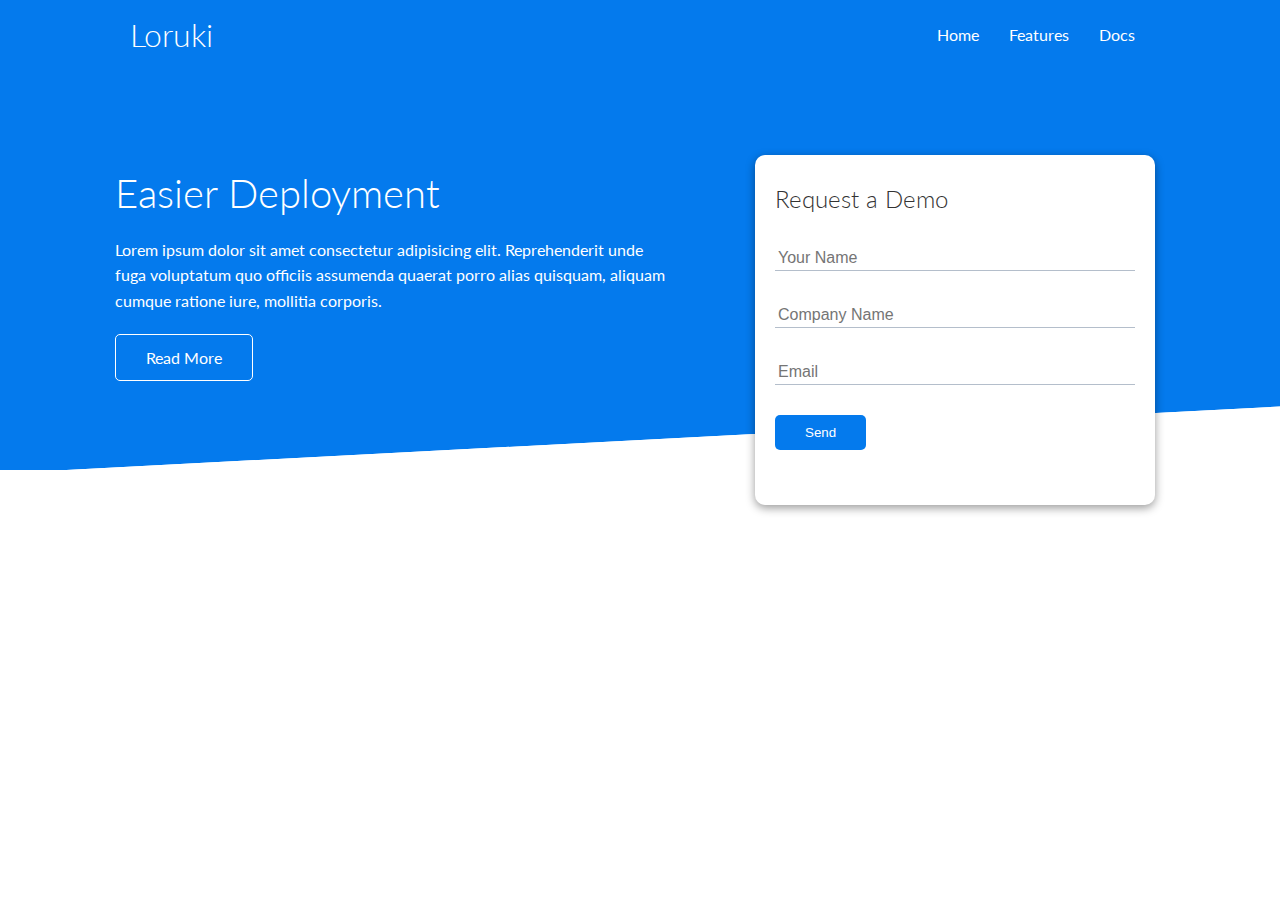
==== index.html @ 58e9ce50 "responseive web design 2022 init" ====
<!DOCTYPE html>
<html lang="en">
<head>
    <meta charset="UTF-8">
    <meta http-equiv="X-UA-Compatible" content="IE=edge">
    <link rel="stylesheet" href="style.css">
    <link rel="stylesheet" href="https://cdnjs.cloudflare.com/ajax/libs/font-awesome/6.0.0/css/all.min.css">
    <meta name="viewport" content="width=device-width, initial-scale=1.0">
    <title>Responsive 2022 Web Template</title>
</head>
<body>
    <!-- Navbar -->
    <div class="navbar">
        <div class="container flex">
            <h1 class="logo">Loruki</h1>
            <nav>
                <ul>
                    <li><a href="index.html">Home</a></li>
                    <li><a href="features.html">Features</a></li>
                    <li><a href="docs.html">Docs</a></li>
                </ul>
            </nav>
        </div>
    </div>

    <!-- Showcase -->
    <section class="showcase">
        <div class="container grid">
            <div class="showcase-text">
                <h1>Easier Deployment</h1>
                <p>Lorem ipsum dolor sit amet consectetur adipisicing elit. Reprehenderit unde fuga voluptatum quo officiis assumenda quaerat porro alias quisquam, aliquam cumque ratione iure, mollitia corporis.</p>
                <a href="features.html" class="btn btn-outline">Read More</a>
            </div>

            <div class="showcase-form card">
                <h2>Request a Demo</h2>
                <form>
                    <div class="form-control">
                        <input type="text" name="name" placeholder="Your Name" required>
                    </div>
                    <div class="form-control">
                        <input type="text" name="company" placeholder="Company Name" required>
                    </div>
                    <div class="form-control">
                        <input type="email" name="email" placeholder="Email" required>
                    </div>
                    <input type="submit" value="Send" class="btn btn-primary">
                </form>
            </div>
        </div>
    </section>
</body>
</html>
---- style.css ----
@import url('https://fonts.googleapis.com/css2?family=Lato:wght@300&display=swap');

:root {
    --primary-color: #047aed;
}

* {
    margin: 0;
    padding: 0;
    box-sizing: border-box;
}

body {
    font-family: 'Lato', sans-serif;
    color: #333;
    line-height: 1.6;
}

ul {
    list-style: none;
}

a {
    text-decoration: none;
    color: #333;
}

h1, h2 {
    font-weight: 300;
    line-height: 1.2;
    margin: 10px 0;
}

p {
    margin: 10px 0;
}

img { 
    width: 100%;
}

.navbar {
    background-color: var(--primary-color);
    color: #fff;
    height: 70px;
}

.navbar ul {
    display: flex;
}

.navbar a {
    color: #fff;
    padding: 10px;
    margin: 0 5px;
}

.navbar a:hover {
    border-bottom: 2px #fff solid;
}

.navbar .flex {
    justify-content: space-between;
}

/* Showcase */
.showcase {
    height: 400px;
    background-color: var(--primary-color);
    color: #fff;
    position: relative;
}

.showcase h1 {
    font-size: 40px;
}

.showcase p {
    margin: 20px 0;
}

.showcase .grid {
    grid-template-columns: 55% 45%;
    gap: 30px;
    overflow: visible;
}

.showcase-form {
    position: relative;
    top: 60px;
    height: 350px;
    width: 400px;
    padding: 40px;
    z-index: 100;
    justify-self: flex-end;
}

.showcase-form .form-control {
    margin: 30px 0;
}

.showcase-form input[type='text'],
.showcase-form input[type='email'] {
    border: 0;
    border-bottom: 1px solid #b4becb;
    padding: 3px;
    font-size: 16px;
    width: 100%;
}

.showcase-form input:focus {
    outline: none;
}

/* this does the css slant in background colors */
.showcase::before,
.showcase::after {
    content: '';
    position: absolute;
    height: 100px;
    bottom: -70px;
    right: 0;
    left: 0;
    background: #fff;
    transform: skewY(-3deg);
    --webkit-transform: skewY(-3deg);
    --ms-transform: skewY(-3deg);
    --moz-transform: skewY(-3deg);

}


/* Utilities */

.container {
    max-width: 1100px;
    margin: 0 auto;
    overflow: auto;
    padding: 0 40px;
}

.card {
    background-color: #fff;
    color: #333;
    border-radius: 10px;
    box-shadow: 0 3px 10px rgba(0,0,0,0.4);
    padding: 20px;
    margin: 10px;

}

.btn {
    display: inline-block;
    padding: 10px 30px;
    cursor: pointer;
    background: var(--primary-color);
    color: #fff;
    border: none;
    border-radius: 5px;
}

.btn:hover {
    transform: scale(0.98);
    
}

.btn-outline {
    background-color: transparent;
    border: 1px #fff solid;
}
.flex {
    display: flex;
    justify-content: center;
    align-items: center;
    height: 100%;
}

.grid {
    display: grid;
    grid-template-columns: repeat(2, 1fr);
    gap: 20px;
    justify-content: center;
    align-items: center;
    height: 100%;
}
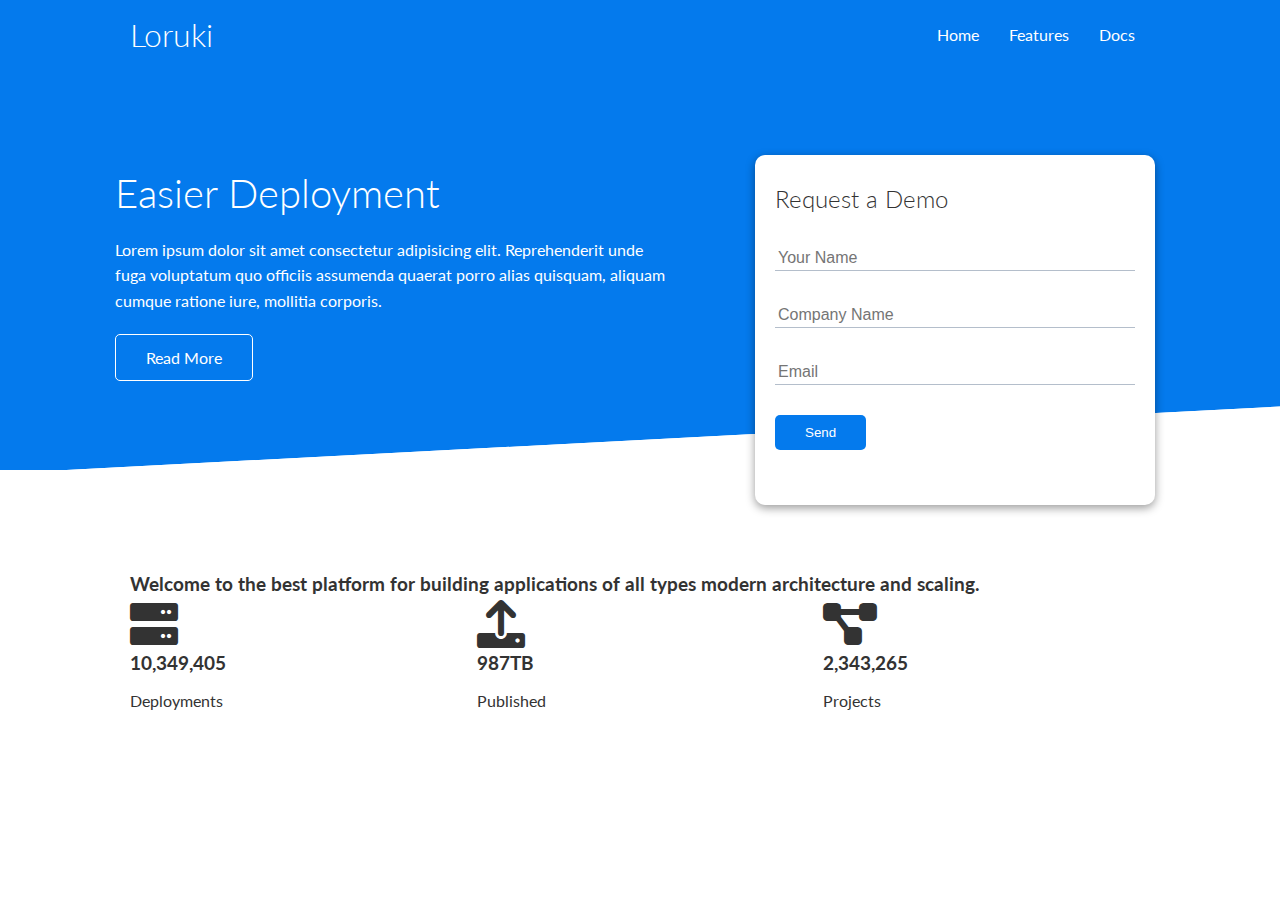
==== commit fa6a2f20: "split style and utilities stylesheets" ====
--- a/index.html
+++ b/index.html
@@ -4,6 +4,7 @@
     <meta charset="UTF-8">
     <meta http-equiv="X-UA-Compatible" content="IE=edge">
     <link rel="stylesheet" href="style.css">
+    <link rel="stylesheet" href="utilities.css">
     <link rel="stylesheet" href="https://cdnjs.cloudflare.com/ajax/libs/font-awesome/6.0.0/css/all.min.css">
     <meta name="viewport" content="width=device-width, initial-scale=1.0">
     <title>Responsive 2022 Web Template</title>
@@ -49,5 +50,33 @@
             </div>
         </div>
     </section>
+
+    <!-- Stats -->
+    <section class="stats">
+        <div class="container">
+            <h3 class="stats-heading text-center-my-1">
+                Welcome to the best platform for building applications
+                of all types modern architecture and scaling.
+            </h3>
+
+            <div class="grid grid-3 text-center-my-4">
+                <div>
+                    <i class="fas fa-server fa-3x"></i>
+                    <h3>10,349,405</h3>
+                    <p class="text-secondary">Deployments</p>
+                </div>
+                <div>
+                    <i class="fas fa-upload fa-3x"></i>
+                    <h3>987TB</h3>
+                    <p class="text-secondary">Published</p>
+                </div>
+                <div>
+                    <i class="fas fa-project-diagram fa-3x"></i>
+                    <h3>2,343,265</h3>
+                    <p class="text-secondary">Projects</p>
+                </div>
+            </div>
+        </div>
+    </section>
 </body>
 </html>--- a/style.css
+++ b/style.css
@@ -129,57 +129,7 @@
 
 }
 
-
-/* Utilities */
-
-.container {
-    max-width: 1100px;
-    margin: 0 auto;
-    overflow: auto;
-    padding: 0 40px;
+/* Stats */
+.stats {
+    padding-top: 100px
 }
-
-.card {
-    background-color: #fff;
-    color: #333;
-    border-radius: 10px;
-    box-shadow: 0 3px 10px rgba(0,0,0,0.4);
-    padding: 20px;
-    margin: 10px;
-
-}
-
-.btn {
-    display: inline-block;
-    padding: 10px 30px;
-    cursor: pointer;
-    background: var(--primary-color);
-    color: #fff;
-    border: none;
-    border-radius: 5px;
-}
-
-.btn:hover {
-    transform: scale(0.98);
-    
-}
-
-.btn-outline {
-    background-color: transparent;
-    border: 1px #fff solid;
-}
-.flex {
-    display: flex;
-    justify-content: center;
-    align-items: center;
-    height: 100%;
-}
-
-.grid {
-    display: grid;
-    grid-template-columns: repeat(2, 1fr);
-    gap: 20px;
-    justify-content: center;
-    align-items: center;
-    height: 100%;
-}--- a/utilities.css
+++ b/utilities.css
@@ -0,0 +1,67 @@
+/* CSS Utilities Area */
+
+.container {
+    max-width: 1100px;
+    margin: 0 auto;
+    overflow: auto;
+    padding: 0 40px;
+}
+
+.card {
+    background-color: #fff;
+    color: #333;
+    border-radius: 10px;
+    box-shadow: 0 3px 10px rgba(0,0,0,0.4);
+    padding: 20px;
+    margin: 10px;
+
+}
+
+.btn {
+    display: inline-block;
+    padding: 10px 30px;
+    cursor: pointer;
+    background: var(--primary-color);
+    color: #fff;
+    border: none;
+    border-radius: 5px;
+}
+
+.btn:hover {
+    transform: scale(0.98);
+    
+}
+
+.btn-outline {
+    background-color: transparent;
+    border: 1px #fff solid;
+}
+
+.text-center {
+    text-align: center
+}
+
+.flex {
+    display: flex;
+    justify-content: center;
+    align-items: center;
+    height: 100%;
+}
+
+.grid {
+    display: grid;
+    grid-template-columns: repeat(2, 1fr);
+    gap: 20px;
+    justify-content: center;
+    align-items: center;
+    height: 100%;
+}
+
+.grid-3 {
+    grid-template-columns: repeat(3, 1fr);
+}
+
+/* Margin */
+.my-1 {
+    margin: 1 rem 0;
+}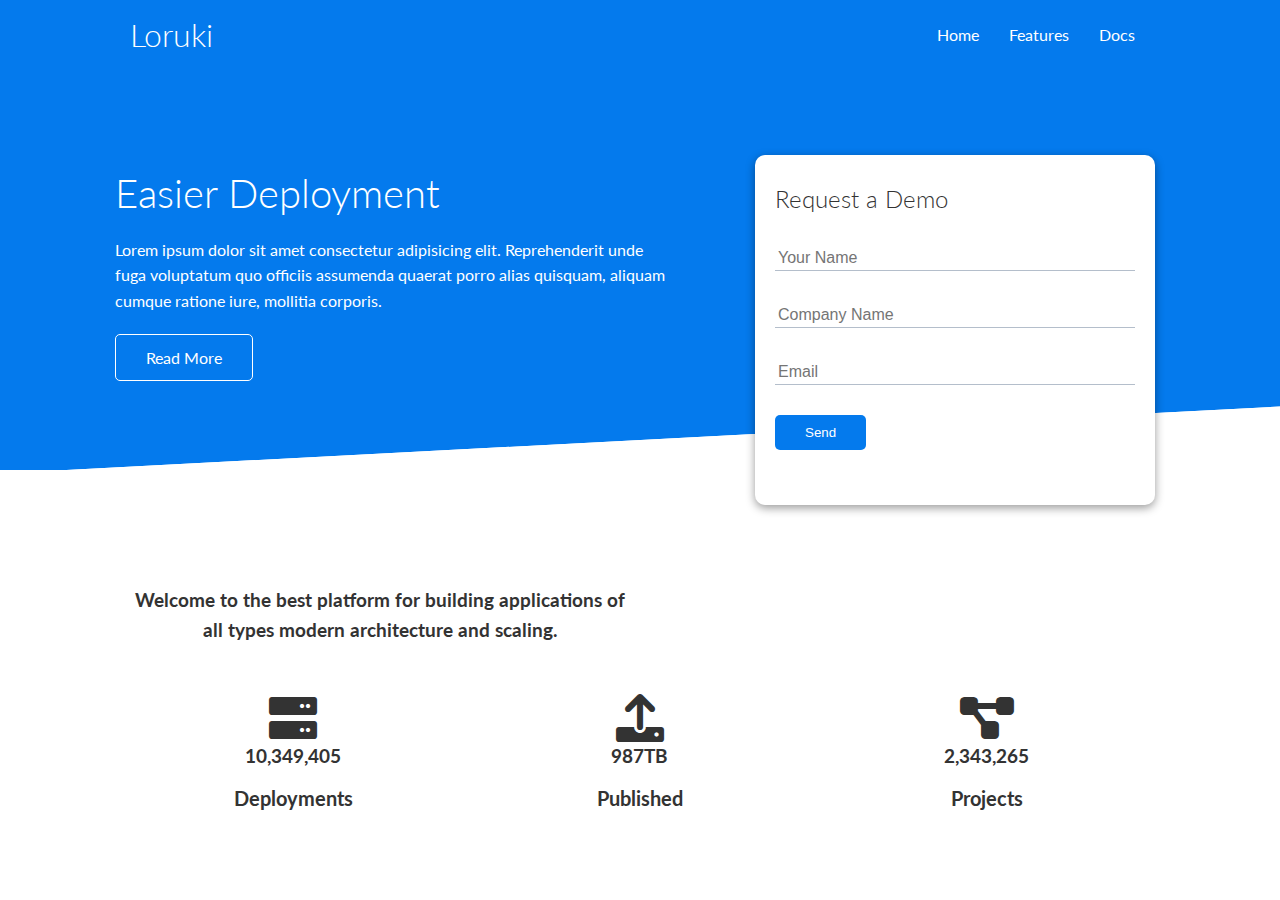
==== commit 2a94330f: "added images, utility classes" ====
--- a/index.html
+++ b/index.html
@@ -54,12 +54,12 @@
     <!-- Stats -->
     <section class="stats">
         <div class="container">
-            <h3 class="stats-heading text-center-my-1">
+            <h3 class="stats-heading text-center my-1">
                 Welcome to the best platform for building applications
                 of all types modern architecture and scaling.
             </h3>
 
-            <div class="grid grid-3 text-center-my-4">
+            <div class="grid grid-3 text-center my-4">
                 <div>
                     <i class="fas fa-server fa-3x"></i>
                     <h3>10,349,405</h3>
--- a/style.css
+++ b/style.css
@@ -133,3 +133,21 @@
 .stats {
     padding-top: 100px
 }
+
+.stats-heading {
+    max-width: 500px;
+    margin: auto;
+}
+
+.stats .grid h3 {
+    fonts-size: 35px;
+}
+
+.stats .grid p {
+    font-size: 20px;
+    font-weight: bold;
+}
+
+
+
+
--- a/utilities.css
+++ b/utilities.css
@@ -63,5 +63,83 @@
 
 /* Margin */
 .my-1 {
-    margin: 1 rem 0;
+    margin: 1rem 0;
+}
+
+.my-2 {
+    margin: 1.5rem 0;
+}
+
+.my-3 {
+    margin: 2rem 0;
+}
+
+.my-4 {
+    margin: 3rem 0;
+}
+
+.my-5 {
+    margin: 4rem 0;
+}
+
+.m-1 {
+    margin: 1rem 0;
+}
+
+.m-2 {
+    margin: 1.5rem 0;
+}
+
+.m-3 {
+    margin: 2rem 0;
+}
+
+.m-4 {
+    margin: 3rem 0;
+}
+
+.m-5 {
+    margin: 4rem 0;
+}
+
+/* Padding */
+
+.py-1 {
+    padding: 1rem 0;
+}
+
+.py-2 {
+    padding: 1.5rem 0;
+}
+
+.py-3 {
+    padding: 2rem 0;
+}
+
+.py-4 {
+    padding: 3rem 0;
+}
+
+.py-5 {
+    padding: 4rem 0;
+}
+
+.p-1 {
+    padding: 1rem 0;
+}
+
+.p-2 {
+    padding: 1.5rem 0;
+}
+
+.p-3 {
+    padding: 2rem 0;
+}
+
+.p-4 {
+    padding: 3rem 0;
+}
+
+.p-5 {
+    padding: 4rem 0;
 }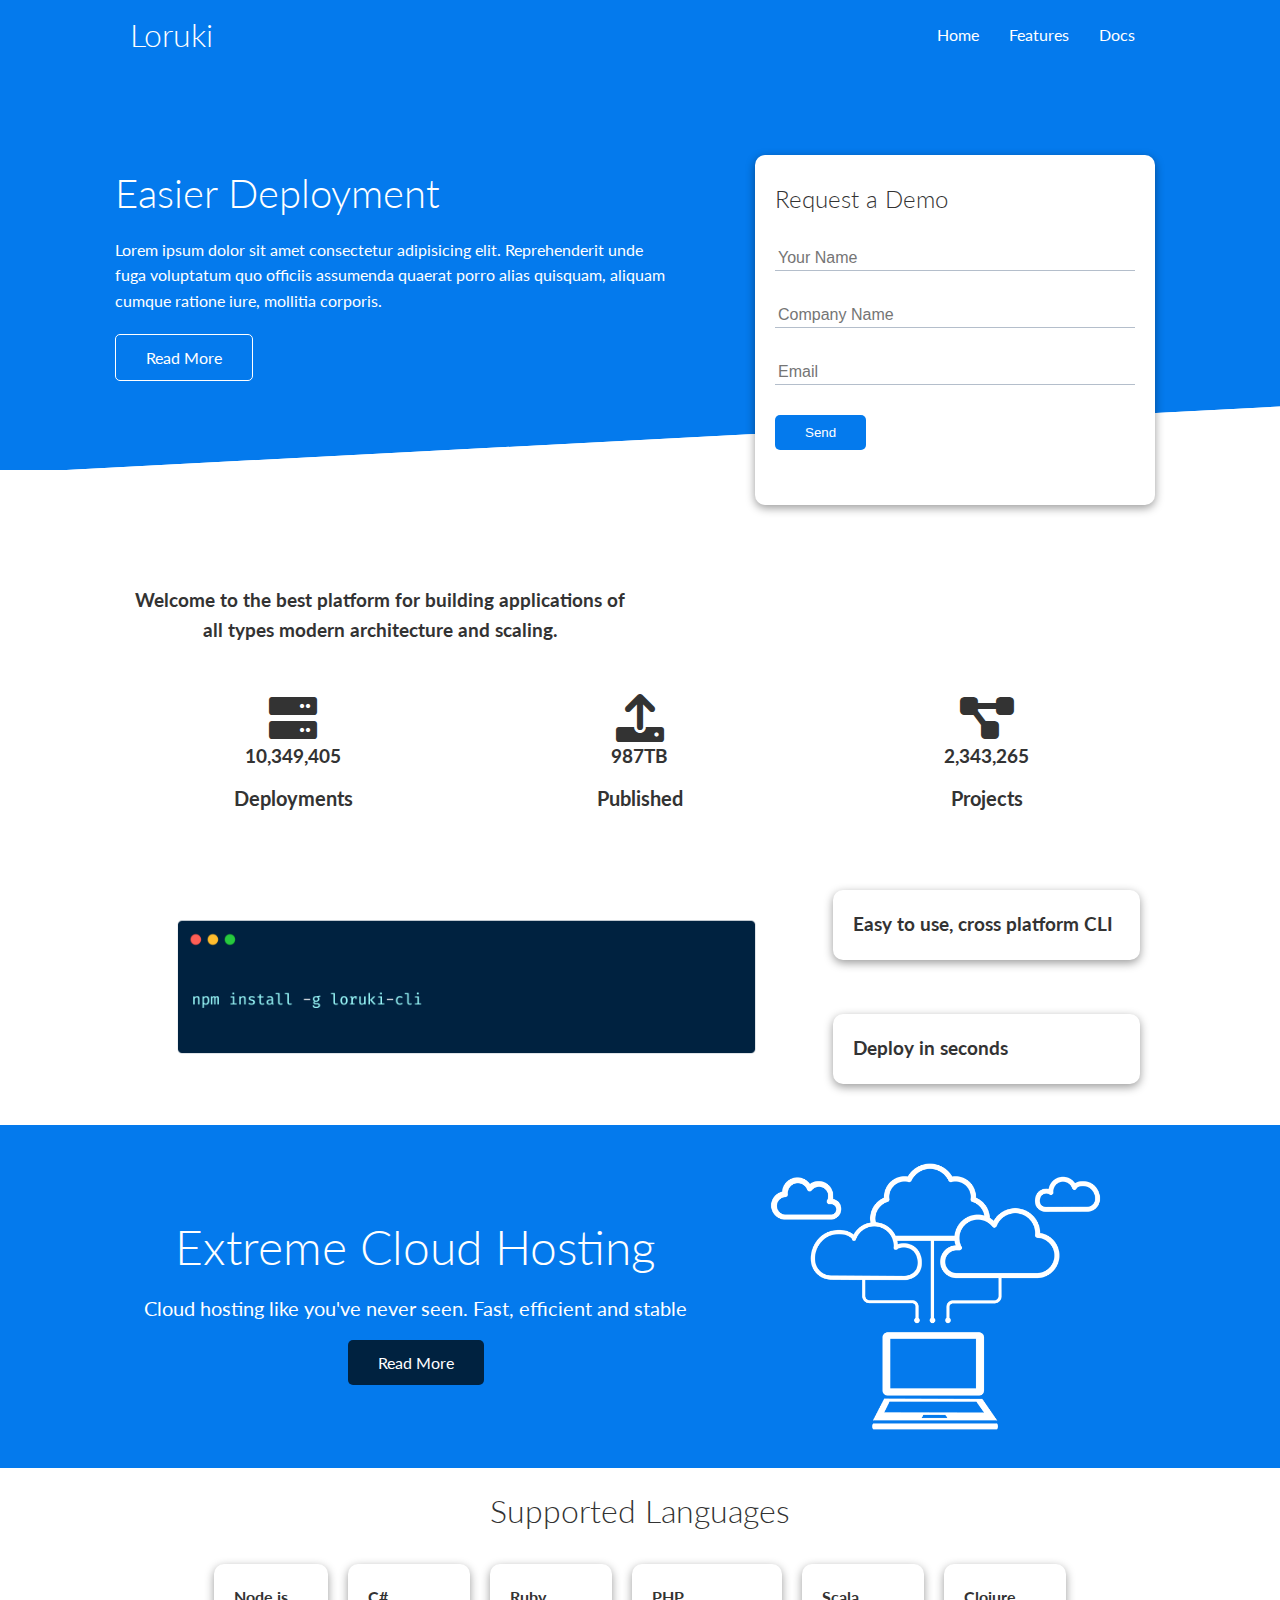
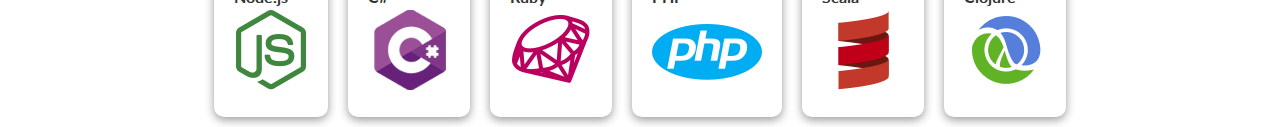
==== commit 385c7756: "added cards and sections" ====
--- a/index.html
+++ b/index.html
@@ -3,8 +3,8 @@
 <head>
     <meta charset="UTF-8">
     <meta http-equiv="X-UA-Compatible" content="IE=edge">
-    <link rel="stylesheet" href="style.css">
-    <link rel="stylesheet" href="utilities.css">
+    <link rel="stylesheet" href="css/style.css">
+    <link rel="stylesheet" href="css/utilities.css">
     <link rel="stylesheet" href="https://cdnjs.cloudflare.com/ajax/libs/font-awesome/6.0.0/css/all.min.css">
     <meta name="viewport" content="width=device-width, initial-scale=1.0">
     <title>Responsive 2022 Web Template</title>
@@ -78,5 +78,65 @@
             </div>
         </div>
     </section>
+
+    <! -- Cli -->
+    <section class="cli">
+        <div class="container grid">
+            <img src="images/cli.png" alt="">
+            <div class="card">
+                <h3>Easy to use, cross platform CLI</h3>
+            </div>
+            <div class="card">
+                <h3>Deploy in seconds</h3>
+            </div>
+        </div>
+    </section>
+
+    <!-- Cloud -->
+    <section class="cloud bg-primary my-2 py-2">
+        <div class="container grid">
+            <div class="text-center">
+                <h2 class="lg">Extreme Cloud Hosting</h2>
+                <p class="lead my-1">Cloud hosting like you've never seen. Fast, efficient and stable</p>
+                <a href="features.html" class="btn btn-dark">Read More</a>
+            </div>
+            <img src="images/cloud.png" alt="">
+        </div>
+    </section>
+
+    <!-- Languages -->
+    <section class="languages">
+        <h2 class="md text-center my-2">
+            Supported Languages
+        </h2>
+        <div class="container flex">
+            <div class="card">
+                <h4>Node.js</h4>
+                <img src="images/logos/node.png" alt="">
+            </div>
+            <div class="card">
+                <h4>C#</h4>
+                <img src="images/logos/csharp.png" alt="">
+            </div>
+            <div class="card">
+                <h4>Ruby</h4>
+                <img src="images/logos/ruby.png" alt="">
+            </div>
+            <div class="card">
+                <h4>PHP</h4>
+                <img src="images/logos/php.png" alt="">
+            </div>
+            <div class="card">
+                <h4>Scala</h4>
+                <img src="images/logos/scala.png" alt="">
+            </div>
+            <div class="card">
+                <h4>Clojure</h4>
+                <img src="images/logos/clojure.png" alt="">
+            </div>
+
+        </div>
+    </section>
+
 </body>
 </html>--- a/css/style.css
+++ b/css/style.css
@@ -0,0 +1,172 @@
+@import url('https://fonts.googleapis.com/css2?family=Lato:wght@300&display=swap');
+
+:root {
+    --primary-color: #047aed;
+    --secondary-color: #1c3fa8;
+    --dark-color: #002240;
+    --light-color: #f4f4f4;
+}
+
+   
+
+* {
+    margin: 0;
+    padding: 0;
+    box-sizing: border-box;
+}
+
+body {
+    font-family: 'Lato', sans-serif;
+    color: #333;
+    line-height: 1.6;
+}
+
+ul {
+    list-style: none;
+}
+
+a {
+    text-decoration: none;
+    color: #333;
+}
+
+h1, h2 {
+    font-weight: 300;
+    line-height: 1.2;
+    margin: 10px 0;
+}
+
+p {
+    margin: 10px 0;
+}
+
+img { 
+    width: 100%;
+}
+
+.navbar {
+    background-color: var(--primary-color);
+    color: #fff;
+    height: 70px;
+}
+
+.navbar ul {
+    display: flex;
+}
+
+.navbar a {
+    color: #fff;
+    padding: 10px;
+    margin: 0 5px;
+}
+
+.navbar a:hover {
+    border-bottom: 2px #fff solid;
+}
+
+.navbar .flex {
+    justify-content: space-between;
+}
+
+/* Showcase */
+.showcase {
+    height: 400px;
+    background-color: var(--primary-color);
+    color: #fff;
+    position: relative;
+}
+
+.showcase h1 {
+    font-size: 40px;
+}
+
+.showcase p {
+    margin: 20px 0;
+}
+
+.showcase .grid {
+    grid-template-columns: 55% 45%;
+    gap: 30px;
+    overflow: visible;
+}
+
+.showcase-form {
+    position: relative;
+    top: 60px;
+    height: 350px;
+    width: 400px;
+    padding: 40px;
+    z-index: 100;
+    justify-self: flex-end;
+}
+
+.showcase-form .form-control {
+    margin: 30px 0;
+}
+
+.showcase-form input[type='text'],
+.showcase-form input[type='email'] {
+    border: 0;
+    border-bottom: 1px solid #b4becb;
+    padding: 3px;
+    font-size: 16px;
+    width: 100%;
+}
+
+.showcase-form input:focus {
+    outline: none;
+}
+
+/* this does the css slant in background colors */
+.showcase::before,
+.showcase::after {
+    content: '';
+    position: absolute;
+    height: 100px;
+    bottom: -70px;
+    right: 0;
+    left: 0;
+    background: #fff;
+    transform: skewY(-3deg);
+    --webkit-transform: skewY(-3deg);
+    --ms-transform: skewY(-3deg);
+    --moz-transform: skewY(-3deg);
+
+}
+
+/* Stats */
+.stats {
+    padding-top: 100px
+}
+
+.stats-heading {
+    max-width: 500px;
+    margin: auto;
+}
+
+.stats .grid h3 {
+    fonts-size: 35px;
+}
+
+.stats .grid p {
+    font-size: 20px;
+    font-weight: bold;
+}
+
+/* Cli */
+.cli .grid {
+    grid-template-columns: repeat(3, 1fr);
+    grid-template-rows: repeat(2, 1fr);
+}
+
+.cli .grid > *:first-child {
+    grid-column: 1 / span 2;
+    grid-row: 1 / span 2;
+}
+
+/* Cloud */
+.cloud .grid {
+    grid-template-columns: 4fr 3fr;
+}
+
+
--- a/css/utilities.css
+++ b/css/utilities.css
@@ -0,0 +1,187 @@
+/* CSS Utilities Area */
+
+.container {
+    max-width: 1100px;
+    margin: 0 auto;
+    overflow: auto;
+    padding: 0 40px;
+}
+
+.card {
+    background-color: #fff;
+    color: #333;
+    border-radius: 10px;
+    box-shadow: 0 3px 10px rgba(0,0,0,0.4);
+    padding: 20px;
+    margin: 10px;
+
+}
+
+.btn {
+    display: inline-block;
+    padding: 10px 30px;
+    cursor: pointer;
+    background: var(--primary-color);
+    color: #fff;
+    border: none;
+    border-radius: 5px;
+}
+
+.btn:hover {
+    transform: scale(0.98);
+    
+}
+
+.btn-outline {
+    background-color: transparent;
+    border: 1px #fff solid;
+}
+
+/* Background & Colored buttons */
+.bg-primary, .btn-primary {
+    background-color: var(--primary-color);
+    color: #fff
+}
+
+.bg-secondary, .btn-secondary {
+    background-color: var(--secondary-color);
+    color: #fff
+}
+
+.bg-dark, .btn-dark {
+    background-color: var(--dark-color);
+    color: #fff
+}
+
+.bg-light, .btn-light {
+    background-color: var(--light-color);
+    color: #333
+}
+
+/* Text sizes */
+.lead {
+    font-size: 20px;
+}
+
+.sm {
+    font-size: 1rem;
+}
+
+.md {
+    font-size: 2rem;
+}
+
+.lg {
+    font-size: 3rem;
+}
+
+xl { 
+    font-size: 4rem;
+}
+
+.text-center {
+    text-align: center
+}
+
+.flex {
+    display: flex;
+    justify-content: center;
+    align-items: center;
+    height: 100%;
+}
+
+.grid {
+    display: grid;
+    grid-template-columns: repeat(2, 1fr);
+    gap: 20px;
+    justify-content: center;
+    align-items: center;
+    height: 100%;
+}
+
+.grid-3 {
+    grid-template-columns: repeat(3, 1fr);
+}
+
+/* Margin */
+.my-1 {
+    margin: 1rem 0;
+}
+
+.my-2 {
+    margin: 1.5rem 0;
+}
+
+.my-3 {
+    margin: 2rem 0;
+}
+
+.my-4 {
+    margin: 3rem 0;
+}
+
+.my-5 {
+    margin: 4rem 0;
+}
+
+.m-1 {
+    margin: 1rem 0;
+}
+
+.m-2 {
+    margin: 1.5rem 0;
+}
+
+.m-3 {
+    margin: 2rem 0;
+}
+
+.m-4 {
+    margin: 3rem 0;
+}
+
+.m-5 {
+    margin: 4rem 0;
+}
+
+/* Padding */
+
+.py-1 {
+    padding: 1rem 0;
+}
+
+.py-2 {
+    padding: 1.5rem 0;
+}
+
+.py-3 {
+    padding: 2rem 0;
+}
+
+.py-4 {
+    padding: 3rem 0;
+}
+
+.py-5 {
+    padding: 4rem 0;
+}
+
+.p-1 {
+    padding: 1rem 0;
+}
+
+.p-2 {
+    padding: 1.5rem 0;
+}
+
+.p-3 {
+    padding: 2rem 0;
+}
+
+.p-4 {
+    padding: 3rem 0;
+}
+
+.p-5 {
+    padding: 4rem 0;
+}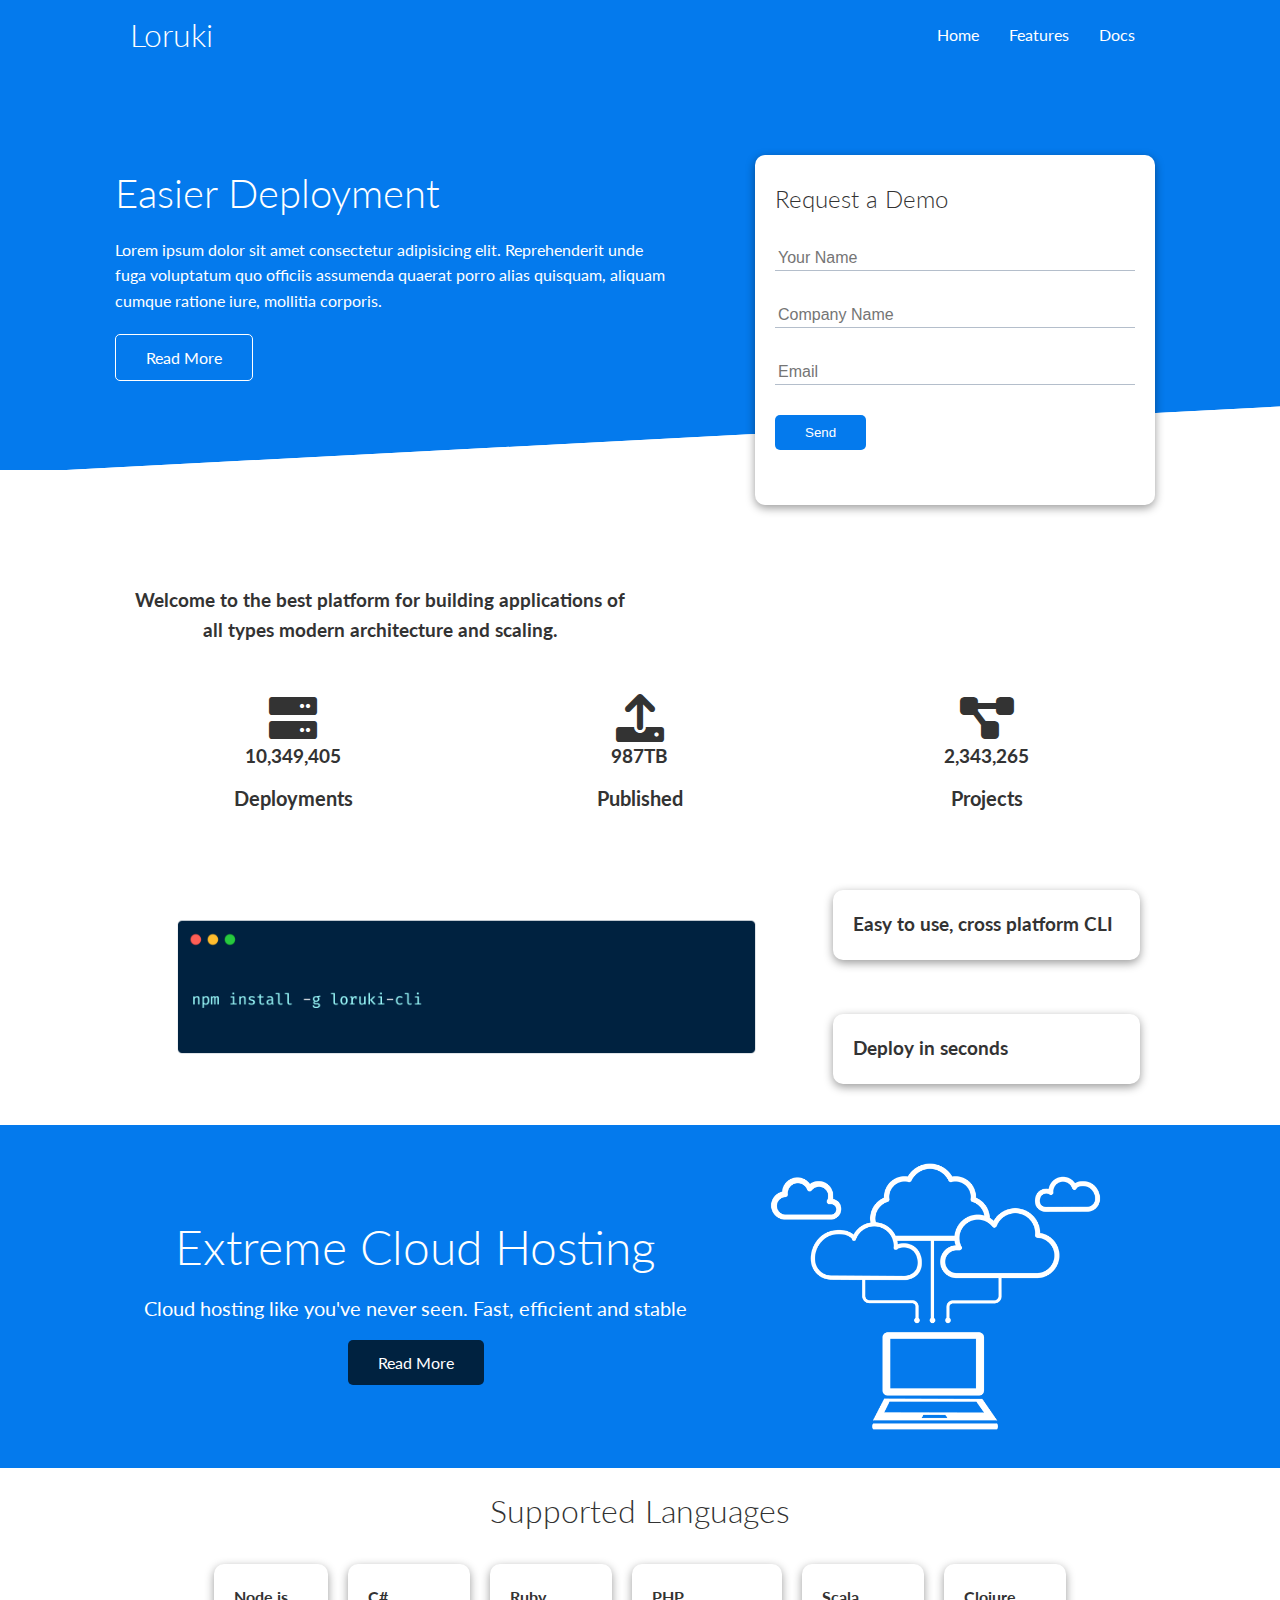
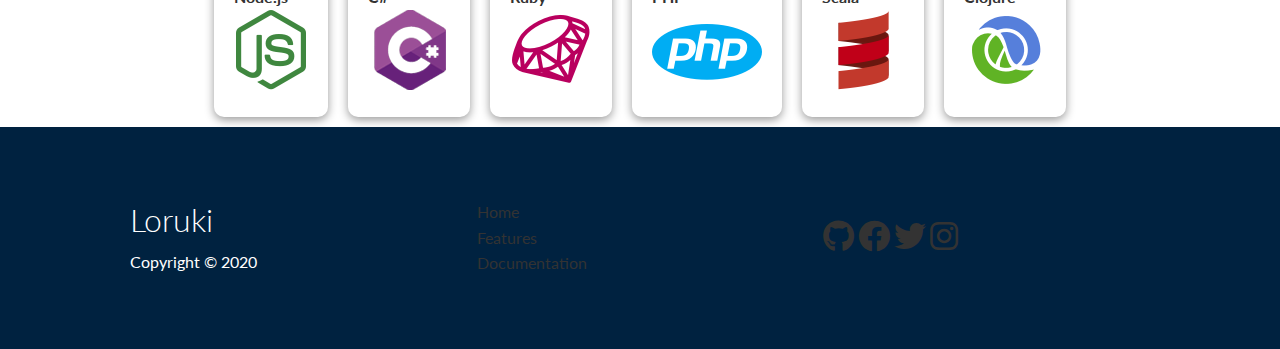
==== commit effa129f: "responsive design, added inner pages seeds" ====
--- a/index.html
+++ b/index.html
@@ -138,5 +138,29 @@
         </div>
     </section>
 
+    <!-- Footer -->
+    <footer class="footer bg-dark py-5">
+        <div class="container grid grid-3">
+            <div>
+                <h1>
+                    Loruki
+                </h1>
+                <p>Copyright &copy; 2020</p>
+            </div>
+            <nav>
+                <ul>
+                    <li><a href="index.html">Home</a></li>
+                    <li><a href="features.html">Features</a></li>
+                    <li><a href="docs.html">Documentation</a></li>
+                </ul>
+            </nav>
+            <div class="social">
+                <a href="#"><i class="fab fa-github fa-2x"></i></a>
+                <a href="#"><i class="fab fa-facebook fa-2x"></i></a>
+                <a href="#"><i class="fab fa-twitter fa-2x"></i></a>
+                <a href="#"><i class="fab fa-instagram fa-2x"></i></a>
+            </div>
+        </div>
+    </footer>
 </body>
 </html>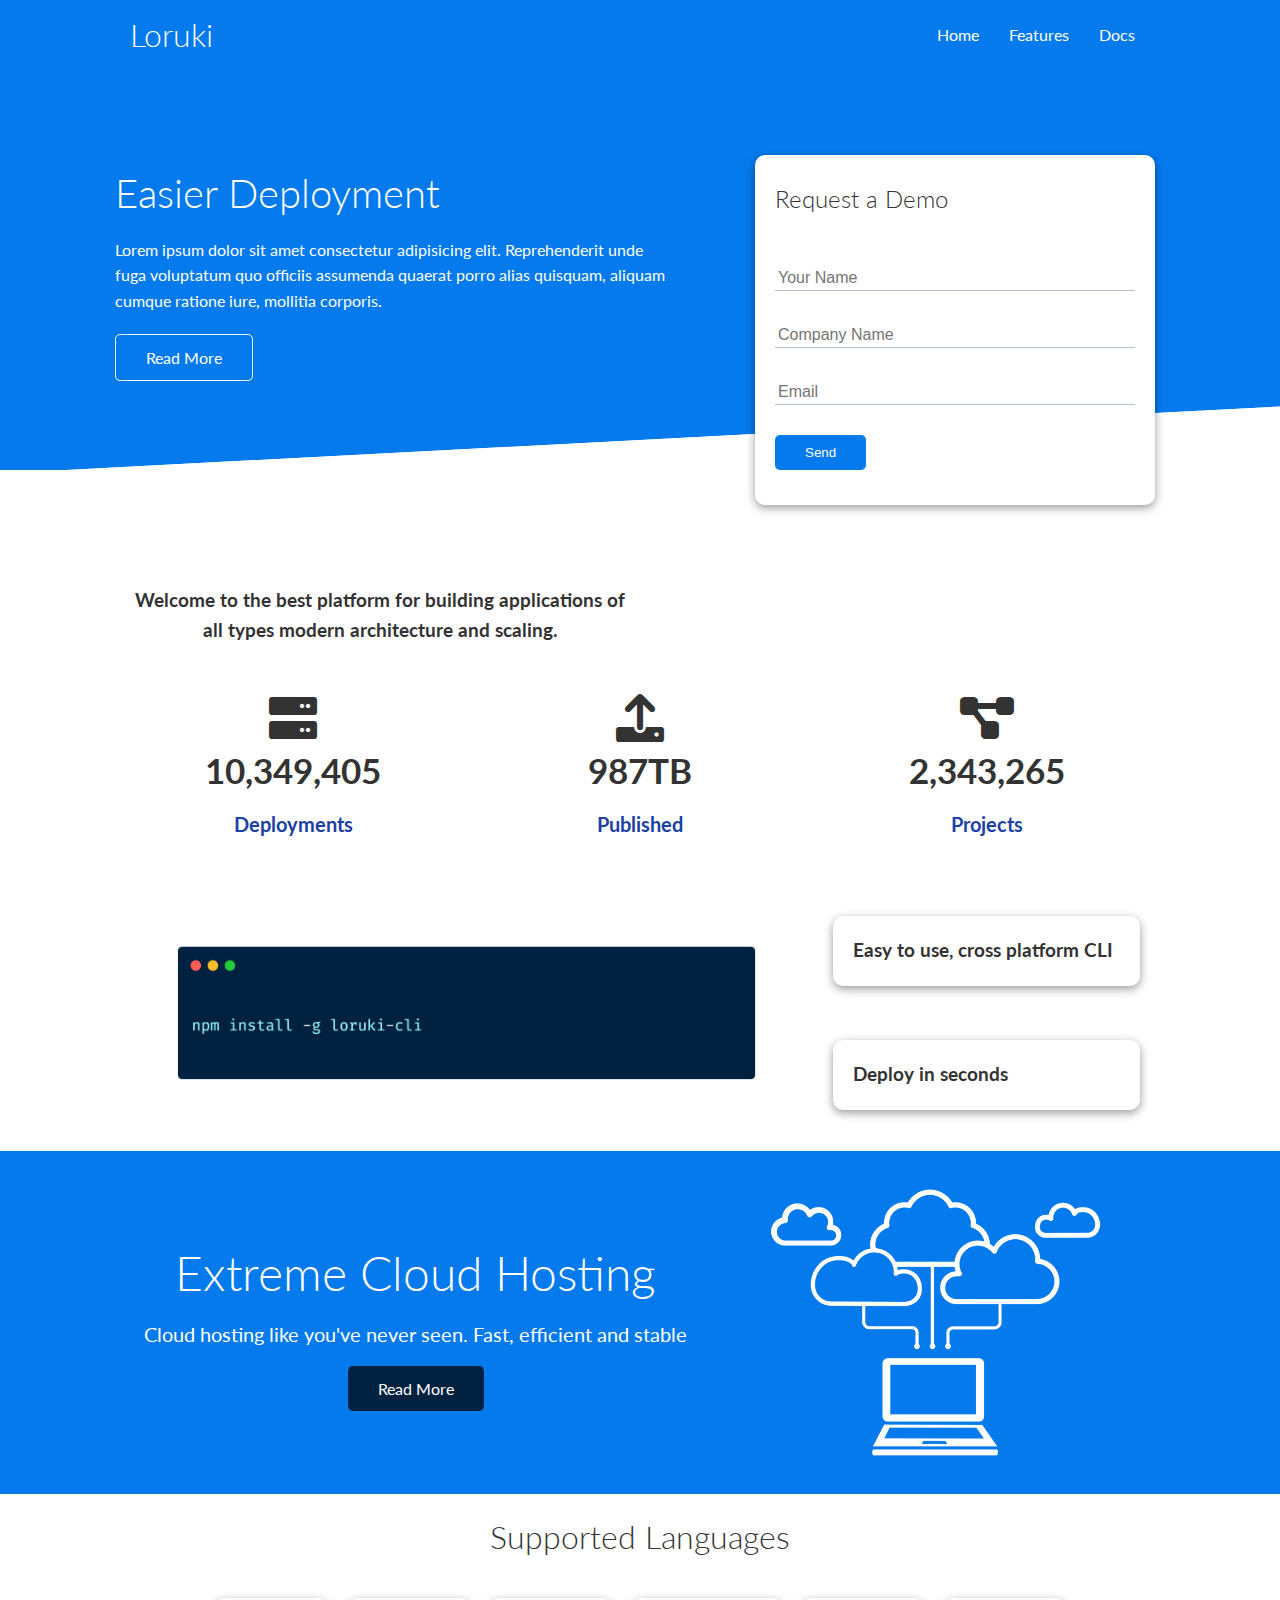
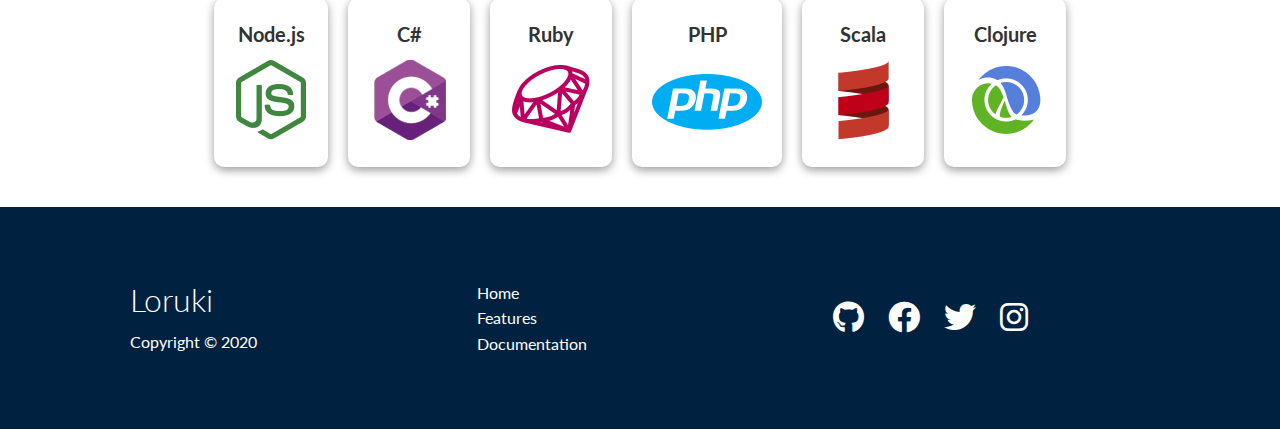
==== commit 2fe64d10: "site complete, form prepped for netlify deployment" ====
--- a/index.html
+++ b/index.html
@@ -35,7 +35,11 @@
 
             <div class="showcase-form card">
                 <h2>Request a Demo</h2>
-                <form>
+                <form name="contact" method="POST" netlify-honeypot="bot-field" data-netlify="true">
+                    <input type="hidden" name="form-name" value="contact">
+                    <p  class="hidden">
+                        <label>Don't fill this out if you're human: <input name="bot-field"></label>
+                    </p>
                     <div class="form-control">
                         <input type="text" name="name" placeholder="Your Name" required>
                     </div>
--- a/css/style.css
+++ b/css/style.css
@@ -5,9 +5,9 @@
     --secondary-color: #1c3fa8;
     --dark-color: #002240;
     --light-color: #f4f4f4;
-}
-
-   
+    --success-color: #5cb85c;
+    --error-color: #d9534f;
+}
 
 * {
     margin: 0;
@@ -44,6 +44,16 @@
     width: 100%;
 }
 
+code, pre {
+    background: #333;
+    color: #fff;
+    padding: 10px;
+    border-radius: 7px;
+}
+.hidden {
+    visibility: hidden;
+    height: 0;
+}
 .navbar {
     background-color: var(--primary-color);
     color: #fff;
@@ -69,6 +79,7 @@
 }
 
 /* Showcase */
+
 .showcase {
     height: 400px;
     background-color: var(--primary-color);
@@ -88,6 +99,10 @@
     grid-template-columns: 55% 45%;
     gap: 30px;
     overflow: visible;
+}
+
+.showcase-text {
+    animation: slideInFromLeft 1s ease-in;
 }
 
 .showcase-form {
@@ -98,6 +113,7 @@
     padding: 40px;
     z-index: 100;
     justify-self: flex-end;
+    animation: slideInFromRight 1s ease-in;
 }
 
 .showcase-form .form-control {
@@ -135,8 +151,10 @@
 }
 
 /* Stats */
+
 .stats {
-    padding-top: 100px
+    padding-top: 100px;
+    animation: slideInFromBottom 1s ease-in;
 }
 
 .stats-heading {
@@ -145,7 +163,7 @@
 }
 
 .stats .grid h3 {
-    fonts-size: 35px;
+    font-size: 35px;
 }
 
 .stats .grid p {
@@ -169,4 +187,187 @@
     grid-template-columns: 4fr 3fr;
 }
 
-
+/* Languages */
+.languages .card{
+    text-align: center;
+    margin: 18px 10px 40px;
+    transition: transform 0.2s ease-in;
+}
+
+.languages .flex {
+    flex-wrap: wrap;
+}
+
+.languages .card h4 {
+    font-size: 20px;
+    margin-bottom: 10px;
+}
+
+.languages .card:hover {
+    transform: translateY(-15px);
+}
+
+/* Features */
+
+.features-head img, .docs-head img {
+    width: 200px;
+    justify-self: flex-end;
+}
+
+.features-sub-head img {
+    width: 300px;
+    justify-self: flex-end;
+}
+
+.features-main .card > i {
+    margin-right: 20px;
+}
+
+.features-main .grid {
+    padding: 30px;
+}
+
+.features-main .grid > *:first-child {
+    grid-column: 1 / span 3;
+}
+
+.features-main .grid > *:nth-child(2) {
+    grid-column: 1 / span 2;
+}
+
+/* Docs */
+.docs-main h3 {
+    margin: 20px 20px;
+}
+
+.docs-main .grid {
+    grid-template-columns: 1fr 2fr;
+    align-items: flex-start;
+}
+
+.docs-main nav li {
+    font-size: 17px;
+    padding-bottom: 5px;
+    padding-left: 20px;
+    margin-bottom: 5px;
+    border-bottom: 1px #ccc solid;
+}
+
+/* .docs-main h3 {
+    padding-left: 20px;
+} */
+
+.docs-main a:hover {
+    font-weight: bold;
+}
+/* Footer */
+
+.footer .social a {
+    margin: 0 10px;
+}
+
+/* ANIMATIONS */
+
+@keyframes slideInFromLeft {
+    0% {
+        transform: translateX(-100%);
+    }
+    100% {
+        transform: translateX(0);
+    }
+}
+
+@keyframes slideInFromRight {
+    0% {
+        transform: translateX(100%);
+    }
+    100% {
+        transform: translateX(0);
+    }
+}
+
+@keyframes slideInFromTop {
+    0% {
+        transform: translateY(-100%);
+    }
+    100% {
+        transform: translateX(0);
+    }
+}
+
+@keyframes slideInFromBottom {
+    0% {
+        transform: translateY(100%)
+    }
+    100% {
+        transform: translateX(0)
+    }
+}
+
+/* Tablets and Smaller */
+@media(max-width: 768px) {
+        .grid,
+        .showcase .grid,
+        .stats .grid,
+        .cli .grid,
+        .cloud .grid,
+        .features-main .grid,
+        .features-head .grid,
+        .features-sub-head .grid,
+        .docs-main .grid,
+        .docs-head .grid {
+            grid-template-columns: 1fr;
+            grid-template-rows: 1fr;
+        }
+
+    .showcase {
+        height: auto;
+    }
+
+    .showcase-text {
+        text-align: center;
+        margin-top: 40px;
+    }
+
+    .showcase-form {
+        justify-self: center;
+    }
+
+    .cli .grid > *:first-child {
+        grid-column: 1;
+        grid-row: 1;
+    }
+
+    .features-head,
+    .features-sub-head,
+    .docs-head {
+        text-align: center;
+    }
+}
+
+.features-head img,
+.features-sub-head img,
+.docs-head img{
+    justify-self: center;
+}
+
+.features-main .grid > *:first-child,
+.features-main .grid > *:nth-child(2){
+    grid-column: 1;
+} 
+
+/* Mobile */
+@media(max-width: 500px) {
+    .navbar {
+        height: 110px;
+    }
+
+    .navbar .flex {
+        flex-direction: column;
+    }
+
+    .navbar ul {
+        padding: 10px;
+        background-color: rgba(0,0,0,0.1); 
+    }
+}--- a/css/utilities.css
+++ b/css/utilities.css
@@ -37,28 +37,62 @@
     border: 1px #fff solid;
 }
 
-/* Background & Colored buttons */
-.bg-primary, .btn-primary {
+/* BACKGROUND & COLORED BUTTONS */
+.bg-primary, 
+.btn-primary {
     background-color: var(--primary-color);
     color: #fff
 }
 
-.bg-secondary, .btn-secondary {
+.bg-secondary, 
+.btn-secondary {
     background-color: var(--secondary-color);
     color: #fff
 }
 
-.bg-dark, .btn-dark {
+.bg-dark, 
+.btn-dark {
     background-color: var(--dark-color);
     color: #fff
 }
 
-.bg-light, .btn-light {
+.bg-light, 
+.btn-light {
     background-color: var(--light-color);
     color: #333
 }
 
-/* Text sizes */
+.bg-primary a,
+.btn-primary a,
+.bg-secondary a,
+.btn-secondary a,
+.bg-dark a,
+.btn-dark a {
+    color: #fff;
+}
+
+/* Text Colors */
+.text-primary {
+
+}
+
+.text-primary {
+    color: var(--primary-color);
+}
+
+.text-secondary {
+    color: var(--secondary-color);
+}
+
+.text-dark {
+    color: var(--dark-color);
+}
+
+.text-light {
+    color: var(--light-color);
+}
+
+/* TEXT SIZES */
 .lead {
     font-size: 20px;
 }
@@ -75,7 +109,7 @@
     font-size: 3rem;
 }
 
-xl { 
+.xl { 
     font-size: 4rem;
 }
 
@@ -83,6 +117,30 @@
     text-align: center
 }
 
+/* ALERT */
+.alert {
+    background-color: var(--light-color);
+    padding: 10px 20px;
+    font-weight: bold;
+    margin: 15px 0;
+}
+
+.alert i {
+    margin-right: 10px
+}
+
+.alert-success {
+    background-color: var(--success-color);
+    color: #fff;
+}
+
+.alert-error {
+    background-color: vaf(--error-color);
+    color: #fff;
+
+}
+
+/* FLEX & GRID */
 .flex {
     display: flex;
     justify-content: center;
@@ -103,7 +161,7 @@
     grid-template-columns: repeat(3, 1fr);
 }
 
-/* Margin */
+/* MARGIN */
 .my-1 {
     margin: 1rem 0;
 }
@@ -144,7 +202,7 @@
     margin: 4rem 0;
 }
 
-/* Padding */
+/* PADDING */
 
 .py-1 {
     padding: 1rem 0;
